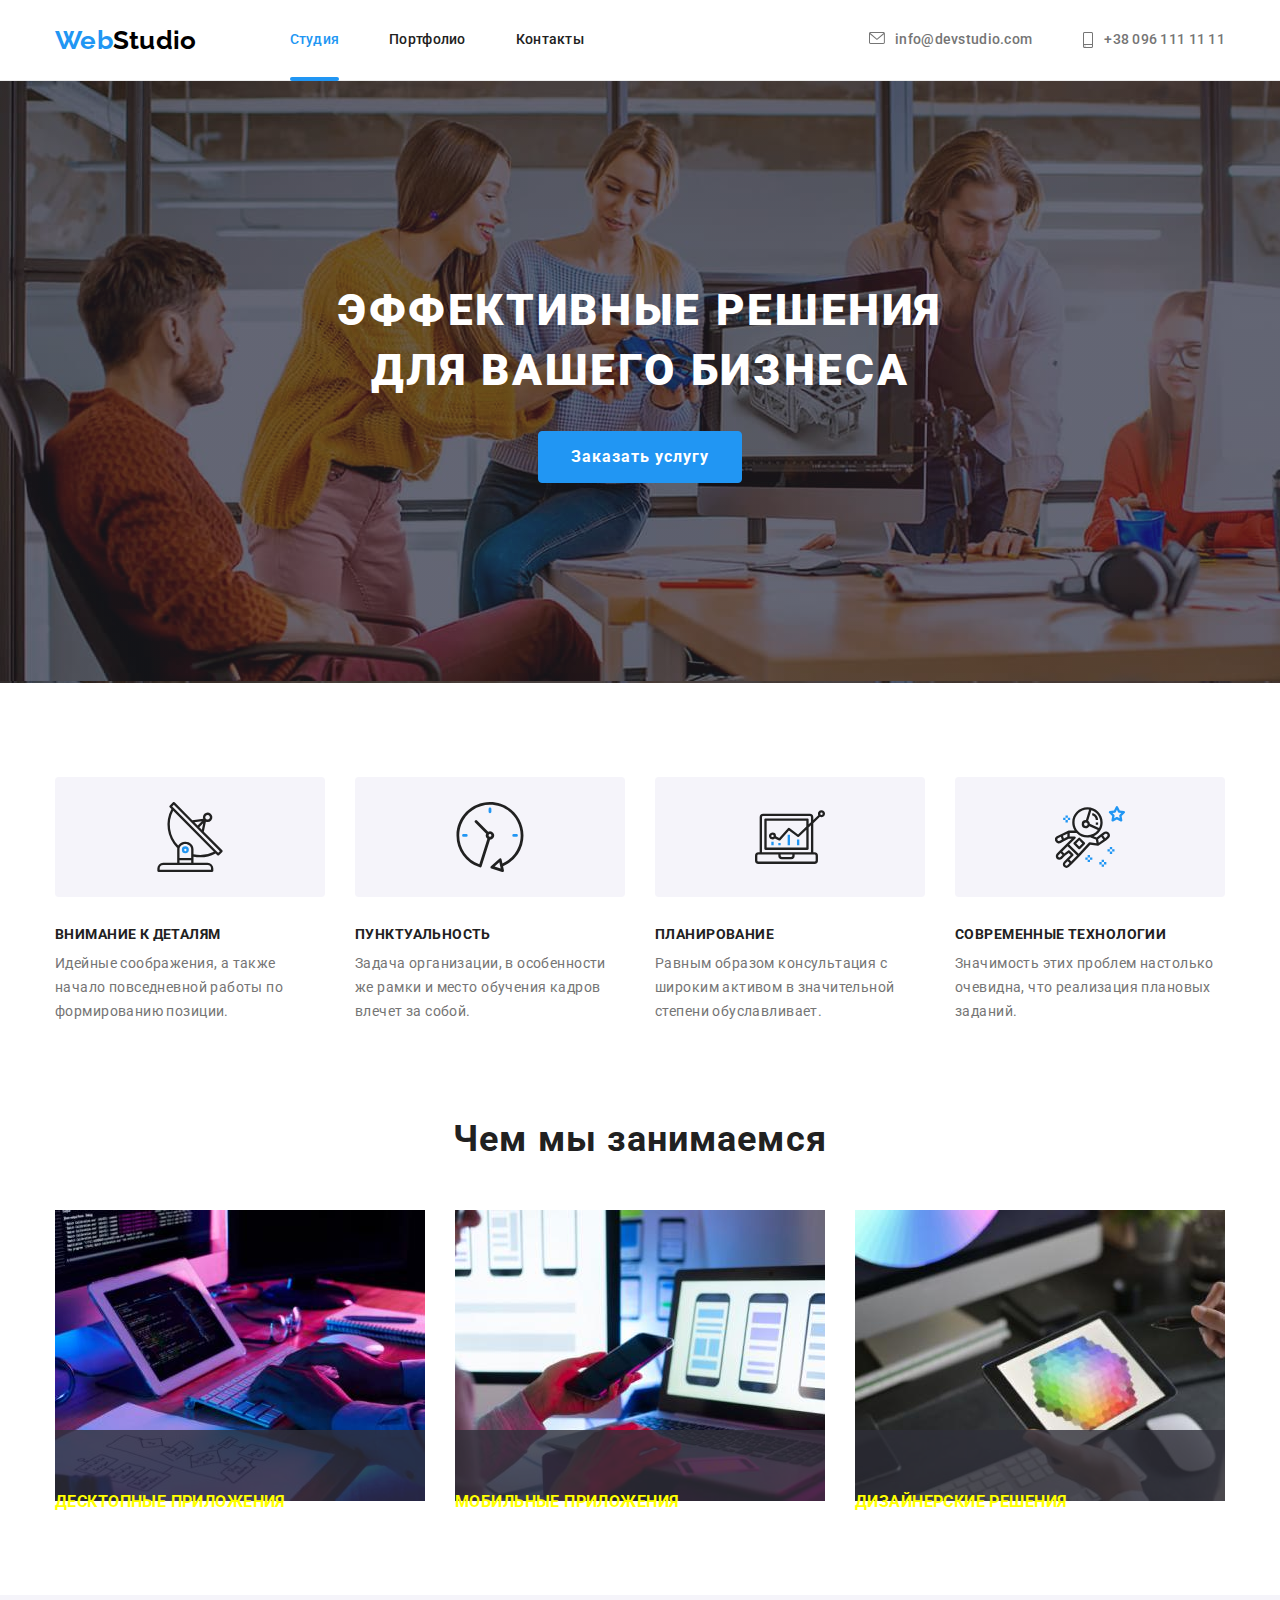
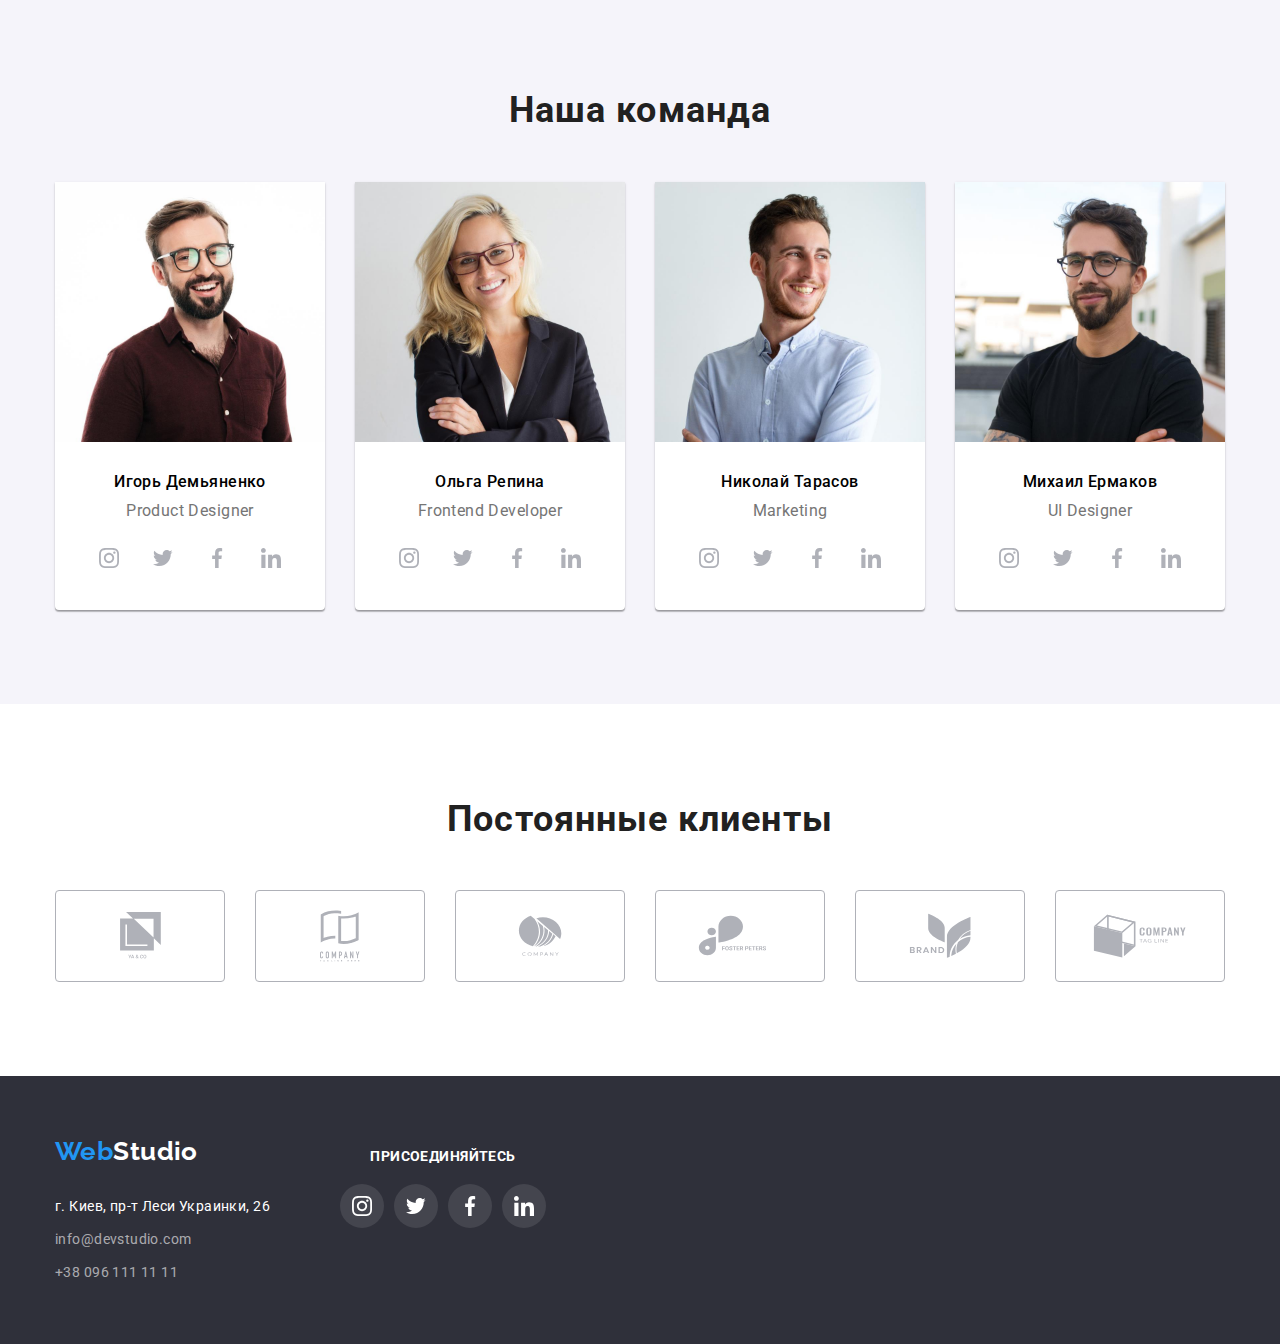
==== index.html @ f0552011 "Перші зміни до ДЗ №5" ====
<!DOCTYPE html>
<html lang="ru">
  <head>
    <meta charset="UTF-8" />
    <meta http-equiv="X-UA-Compatible" content="IE=edge" />
    <meta name="viewport" content="width=device-width, initial-scale=1.0" />
    <title>Студия</title>
    <link
      href="https://fonts.googleapis.com/css2?family=Raleway:wght@700&family=Roboto:wght@400;500;700;900&display=swap"
      rel="stylesheet"
    />
    <link
      rel="stylesheet"
      href="https://cdnjs.cloudflare.com/ajax/libs/modern-normalize/1.0.0/modern-normalize.min.css"
    />
    <link rel="stylesheet" href="./css/styles.css" />
  </head>

  <body>
    <header>
      <div class="container">
        <nav class="header">
          <a href="/" lang="en" class="logo">
            <span class="logo-web">Web</span>Studio</a
          >
          <ul class="nav list">
            <li class="item">
              <a href="./index.html" class="list current">Студия</a>
            </li>
            <li class="item">
              <a href="./portfolio.html" class="list">Портфолио</a>
            </li>
            <li class="item">
              <a href="#" class="list">Контакты</a>
            </li>
          </ul>
        </nav>
        <ul class="auth">
          <li class="auth-nav">
            <a href="mailto:info@devstudio.com" class="link">
              <svg class="icon-email" width="16" height="12">
                <use xlink:href="./images/icons.svg#email" class="email"></use>
              </svg>
              info@devstudio.com
            </a>
          </li>
          <li class="auth-nav">
            <a href="tel:+380961111111" class="link">
              <svg class="icon-phone" width="12" height="16">
                <use xlink:href="./images/icons.svg#phone"></use>
              </svg>
              +38 096 111 11 11
            </a>
          </li>
        </ul>
      </div>
    </header>
    <main>
      <section class="hero">
        <div class="container">
          <h1>
            Эффективные решения <br />
            для вашего бизнеса
          </h1>
          <button type="button" class="button">Заказать услугу</button>
        </div>
      </section>

      <section class="features section">
        <h2 class="section-title visually-hidden">Особенности</h2>
        <div class="container">
          <ul class="list">
            <li class="features-item icon-antena">
              <h3 class="features-title">Внимание к деталям</h3>
              <p class="features-text">
                Идейные соображения, а также начало повседневной работы по
                формированию позиции.
              </p>
            </li>
            <li class="features-item icon-clock">
              <h3 class="features-title">Пунктуальность</h3>
              <p class="features-text">
                Задача организации, в особенности же рамки и место обучения
                кадров влечет за собой.
              </p>
            </li>
            <li class="features-item icon-diagram">
              <h3 class="features-title">Планирование</h3>
              <p class="features-text">
                Равным образом консультация с широким активом в значительной
                степени обуславливает.
              </p>
            </li>
            <li class="features-item icon-astronaut">
              <h3 class="features-title">Современные технологии</h3>
              <p class="features-text">
                Значимость этих проблем настолько очевидна, что реализация
                плановых заданий.
              </p>
            </li>
          </ul>
        </div>
      </section>

      <section class="we-do section">
        <div class="container">
          <h2 class="section-title">Чем мы занимаемся</h2>
          <ul class="list">
            <li class="we-do-item">
              <a href="#" class="we-do-link">
                <div class="we-do-box">
                  <img src="images/box1.jpg" alt="Верстка" />
                  <h3>Десктопные приложения</h3>
                </div>
              </a>
            </li>
            <li class="we-do-item">
              <a href="#" class="we-do-link">
                <div class="we-do-box">
                  <img src="images/box2.jpg" alt="Верстка" />
                  <h3>Мобильные приложения</h3>
                </div>
              </a>
            </li>
            <li class="we-do-item">
              <a href="#" class="we-do-link">
                <div class="we-do-box">
                  <img src="images/box3.jpg" alt="Верстка" />
                  <h3>Дизайнерские решения</h3>
                </div>
              </a>
            </li>
          </ul>
        </div>
      </section>

      <section class="team section">
        <div class="container">
          <h2 class="section-title">Наша команда</h2>
          <ul class="list">
            <li class="team-item">
              <img src="images/img1.jpg" alt="Игорь Демьяненко" />
              <div class="team-title">
                <h3>Игорь Демьяненко</h3>
                <p lang="en">Product Designer</p>
                <ul class="list">
                  <li class="team-social-icons">
                    <a href="#" class="team-social-icon-link">
                      <svg class="link-icon" width="20" height="20">
                        <use xlink:href="./images/icons.svg#instagram"></use>
                      </svg>
                    </a>
                  </li>
                  <li class="team-social-icons">
                    <a href="#" class="team-social-icon-link">
                      <svg class="link-icon" width="20" height="20">
                        <use xlink:href="./images/icons.svg#twitter"></use>
                      </svg>
                    </a>
                  </li>
                  <li class="team-social-icons">
                    <a href="#" class="team-social-icon-link">
                      <svg class="link-icon" width="20" height="20">
                        <use xlink:href="./images/icons.svg#facebook"></use>
                      </svg>
                    </a>
                  </li>
                  <li class="team-social-icons">
                    <a href="#" class="team-social-icon-link">
                      <svg class="link-icon" width="20" height="20">
                        <use xlink:href="./images/icons.svg#linkedin"></use>
                      </svg>
                    </a>
                  </li>
                </ul>
              </div>
            </li>
            <li class="team-item">
              <img src="images/img2.jpg" alt="Ольга Репина" />
              <div class="team-title">
                <h3>Ольга Репина</h3>
                <p lang="en">Frontend Developer</p>
                <ul class="list">
                  <li class="team-social-icons">
                    <a href="#" class="team-social-icon-link">
                      <svg class="link-icon" width="20" height="20">
                        <use xlink:href="./images/icons.svg#instagram"></use>
                      </svg>
                    </a>
                  </li>
                  <li class="team-social-icons">
                    <a href="#" class="team-social-icon-link">
                      <svg class="link-icon" width="20" height="20">
                        <use xlink:href="./images/icons.svg#twitter"></use>
                      </svg>
                    </a>
                  </li>
                  <li class="team-social-icons">
                    <a href="#" class="team-social-icon-link">
                      <svg class="link-icon" width="20" height="20">
                        <use xlink:href="./images/icons.svg#facebook"></use>
                      </svg>
                    </a>
                  </li>
                  <li class="team-social-icons">
                    <a href="#" class="team-social-icon-link">
                      <svg class="link-icon" width="20" height="20">
                        <use xlink:href="./images/icons.svg#linkedin"></use>
                      </svg>
                    </a>
                  </li>
                </ul>
              </div>
            </li>
            <li class="team-item">
              <img src="images/img3.jpg" alt="Николай Тарасов" />
              <div class="team-title">
                <h3>Николай Тарасов</h3>
                <p lang="en">Marketing</p>
                <ul class="list">
                  <li class="team-social-icons">
                    <a href="#" class="team-social-icon-link">
                      <svg class="link-icon" width="20" height="20">
                        <use xlink:href="./images/icons.svg#instagram"></use>
                      </svg>
                    </a>
                  </li>
                  <li class="team-social-icons">
                    <a href="#" class="team-social-icon-link">
                      <svg class="link-icon" width="20" height="20">
                        <use xlink:href="./images/icons.svg#twitter"></use>
                      </svg>
                    </a>
                  </li>
                  <li class="team-social-icons">
                    <a href="#" class="team-social-icon-link">
                      <svg class="link-icon" width="20" height="20">
                        <use xlink:href="./images/icons.svg#facebook"></use>
                      </svg>
                    </a>
                  </li>
                  <li class="team-social-icons">
                    <a href="#" class="team-social-icon-link">
                      <svg class="link-icon" width="20" height="20">
                        <use xlink:href="./images/icons.svg#linkedin"></use>
                      </svg>
                    </a>
                  </li>
                </ul>
              </div>
            </li>
            <li class="team-item">
              <img src="images/img4.jpg" alt="Михаил Ермаков" />
              <div class="team-title">
                <h3>Михаил Ермаков</h3>
                <p lang="en">UI Designer</p>
                <ul class="list">
                  <li class="team-social-icons">
                    <a href="#" class="team-social-icon-link">
                      <svg class="link-icon" width="20" height="20">
                        <use xlink:href="./images/icons.svg#instagram"></use>
                      </svg>
                    </a>
                  </li>
                  <li class="team-social-icons">
                    <a href="#" class="team-social-icon-link">
                      <svg class="link-icon" width="20" height="20">
                        <use xlink:href="./images/icons.svg#twitter"></use>
                      </svg>
                    </a>
                  </li>
                  <li class="team-social-icons">
                    <a href="#" class="team-social-icon-link">
                      <svg class="link-icon" width="20" height="20">
                        <use xlink:href="./images/icons.svg#facebook"></use>
                      </svg>
                    </a>
                  </li>
                  <li class="team-social-icons">
                    <a href="#" class="team-social-icon-link">
                      <svg class="link-icon" width="20" height="20">
                        <use xlink:href="./images/icons.svg#linkedin"></use>
                      </svg>
                    </a>
                  </li>
                </ul>
              </div>
            </li>
          </ul>
        </div>
      </section>
      <section class="customers section">
        <div class="container customers">
          <h2 class="section-title">Постоянные клиенты</h2>
          <ul class="list">
            <li class="customers-item">
              <a href="#" class="customers-item-link">
                <svg class="customer-icon" width="41" height="46.7">
                  <use xlink:href="./images/icons.svg#company-1"></use>
                </svg>
              </a>
            </li>
            <li class="customers-item">
              <a href="#" class="customers-item-link">
                <svg class="customer-icon" width="40" height="52">
                  <use xlink:href="./images/icons.svg#company-2"></use>
                </svg>
              </a>
            </li>
            <li class="customers-item">
              <a href="#" class="customers-item-link">
                <svg class="customer-icon" width="44" height="41">
                  <use xlink:href="./images/icons.svg#company-3"></use>
                </svg>
              </a>
            </li>
            <li class="customers-item">
              <a href="#" class="customers-item-link">
                <svg class="customer-icon" width="85" height="41">
                  <use xlink:href="./images/icons.svg#company-4"></use>
                </svg>
              </a>
            </li>
            <li class="customers-item">
              <a href="#" class="customers-item-link">
                <svg class="customer-icon" width="63" height="45.5">
                  <use xlink:href="./images/icons.svg#company-5"></use>
                </svg>
              </a>
            </li>
            <li class="customers-item">
              <a href="#" class="customers-item-link">
                <svg class="customer-icon" width="93.79" height="43.93">
                  <use xlink:href="./images/icons.svg#company-6"></use>
                </svg>
              </a>
            </li>
          </ul>
        </div>
      </section>
    </main>
    <footer class="footer">
      <div class="container">
        <div class="footer-contacts">
          <a href="/" lang="en" class="logo">
            <span class="logo-web">Web</span>Studio</a
          >
          <ul class="list">
            <li>
              <address class="address">г. Киев, пр-т Леси Украинки, 26</address>
            </li>
            <li>
              <a href="mailto:info@devstudio.com">info@devstudio.com</a>
            </li>
            <li>
              <a href="tel:+380961111111">+38 096 111 11 11</a>
            </li>
          </ul>
        </div>
        <div class="icons-footer">
          <h2 class="section-title">присоединяйтесь</h2>
          <ul class="list-footer">
            <li class="footer-social-icons">
              <a href="#" class="social-icon-link">
                <svg class="link-icon" width="20" height="20">
                  <use xlink:href="./images/icons.svg#instagram"></use>
                </svg>
              </a>
            </li>
            <li class="footer-social-icons">
              <a href="#" class="social-icon-link">
                <svg class="link-icon" width="20" height="20">
                  <use xlink:href="./images/icons.svg#twitter"></use>
                </svg>
              </a>
            </li>
            <li class="footer-social-icons">
              <a href="#" class="social-icon-link">
                <svg class="link-icon" width="20" height="20">
                  <use xlink:href="./images/icons.svg#facebook"></use>
                </svg>
              </a>
            </li>
            <li class="footer-social-icons">
              <a href="#" class="social-icon-link">
                <svg class="link-icon" width="20" height="20">
                  <use xlink:href="./images/icons.svg#linkedin"></use>
                </svg>
              </a>
            </li>
          </ul>
        </div>
      </div>
    </footer>
  </body>
</html>
---- css/styles.css ----
:root {
  --primary-text-color: #212121;
  --title-text-color: #757575;
  --accent-color: #2196f3;
  --noactive-button: #f5f4fa;
  --accent-white-color: #ffffff;
}
body {
  margin: 0;
  font-family: Roboto, sans-serif;
  font-size: 14px;
  letter-spacing: 0.03em;
}
/*ховаємо непотрібні елементи*/
.visually-hidden {
  position: absolute;
  width: 1px;
  height: 1px;
  margin: -1px;
  border: 0;
  padding: 0;
  white-space: nowrap;
  clip-path: inset(100%);
  clip: rect(0 0 0 0);
  overflow: hidden;
} /*сховали*/

.container {
  display: flex;
  width: 1200px;
  padding-left: 15px;
  padding-right: 15px;
  margin-left: auto;
  margin-right: auto;
}

.section {
  padding-top: 94px;
  padding-bottom: 94px;
}
.list {
  padding: 0; /*то само додала для .auth*/
  margin: 0; /*то само додала для .auth*/
  list-style: none; /*для всех, у кого есть class="list"*/
}
.list img {
  display: block;
}

/*header*/
header {
  font-weight: 500;
  font-size: 14px;
  line-height: 1.14;
  letter-spacing: 0.02em;

  display: flex;
  justify-content: space-around;
  align-items: center;

  border-bottom: 1px solid #ececec;
}
.logo {
  color: #000000;
  font-family: Raleway, sans-serif;
  font-weight: 700;
  font-size: 26px;
  line-height: 1.19;

  /*margin-left: auto;*/
}
.logo-web {
  color: var(--accent-color);
}
.header {
  display: flex;
  align-items: center;
}
.nav {
  display: flex;
  margin-left: 93px;
}
.nav .item {
  margin-right: 50px;
}
.nav .item:last-child {
  margin-right: 0;
}

.header a {
  text-decoration: none;
}
.nav .list {
  /* не працює */
  display: block;
  padding-top: 32px;
  padding-bottom: 32px;
}
.nav.list a {
  color: var(--primary-text-color);
}
.nav a:hover,
.nav a:focus {
  color: var(--accent-color);
}
.nav .list.current {
  color: var(--accent-color);
  background-color: var(--accent-white-color);
}
.nav .item {
  position: relative;
}
.list.current::after {
  position: absolute;
  content: "";
  width: 100%;
  height: 4px;
  border-radius: 2px;
  background: var(--accent-color);
  bottom: -1px;
  left: 0;
}
.auth {
  padding: 0;
  margin-left: auto;
  margin-top: 0;
  margin-bottom: 0;
  display: flex;
  align-items: center;
}

.auth-nav {
  padding: 0;
  margin: 0;
  list-style: none;
}
.icon-email,
.icon-phone {
  fill: var(--title-text-color);
  margin-right: 10px;
}
.auth-nav .link {
  display: flex;
  text-decoration: none;
  color: var(--title-text-color);
}
.auth-nav .link:hover {
  fill: var(--accent-color);
}
.auth .auth-nav + .auth-nav {
  margin-left: 50px;
}
.auth .link:hover,
.auth .link:focus {
  color: var(--accent-color);
}

/*main for first page*/

/*hero*/
.hero {
  background-image: linear-gradient(
      rgba(47, 48, 58, 0.4),
      rgba(47, 48, 58, 0.4)
    ),
    url("../images/hero.jpg");
  text-align: center;
  color: var(--accent-white-color);
  background-color: #2f303a;
  padding-top: 200px;
  padding-bottom: 200px;
}
.hero .container {
  display: block;
}
.hero h1 {
  margin-top: 0;
  margin-bottom: 30px;
  font-weight: 900;
  font-size: 44px;
  line-height: 1.36;
  letter-spacing: 0.06em;
  text-transform: uppercase;
}
.hero .button {
  background-color: var(--accent-color);
  color: var(--accent-white-color);
  border: 1px solid var(--accent-color);
  border-radius: 4px;
  font-weight: 700;
  font-size: 16px;
  line-height: 1.87;
  letter-spacing: 0.06em;
  padding: 10px 32px;
}
.hero .button:hover, /*є тінь під кнопкою*/
.hero .button:focus {
  background-color: #188ce8;
  cursor: pointer;
}
/*main*/

.section-title {
  flex-direction: column;
  margin-top: 0;
  margin-bottom: 50px;
  font-weight: 700;
  font-size: 36px;
  line-height: 1.17;
  text-align: center;
  letter-spacing: 0.03em;
  color: var(--primary-text-color);
}

/*флекс-контейнер для всіх трьох розділів*/
.container .list {
  display: flex;
  flex-wrap: wrap;
}
/*icons*/
.features-item::before {
  display: block;
  content: "";
  height: 120px;
  background-color: var(--noactive-button);
  border-radius: 4px;

  background-size: scale-down;
  background-repeat: no-repeat;
  background-position: center;
  margin-bottom: 30px;
}
.features-item::before:last-child {
  margin-right: 0;
}
.icon-antena::before {
  background-image: url("../images/antenna\ 1.svg");
}
.icon-clock::before {
  background-image: url("../images/clock\ 1.svg");
}
.icon-diagram::before {
  background-image: url("../images/diagram\ 1.svg");
}
.icon-astronaut::before {
  background-image: url("../images/astronaut\ 1.svg");
}

.features-item {
  width: calc((100% - 90px) / 4);
  margin-right: 30px;
}
.features-item:nth-child(4n) {
  margin-right: 0;
}
.features-item:nth-last-child(-n + 4) {
  margin-bottom: 0;
}
.features-title {
  margin-top: 0;
  margin-bottom: 10px;
  color: var(--primary-text-color);
  font-size: 14px;
  font-weight: 700;
  line-height: 1.14;
  text-transform: uppercase;
}
.features-text {
  margin-top: 0;
  margin-bottom: 0;
  line-height: 1.71;
  font-size: 14px;
  color: var(--title-text-color);
}

/*we-do*/
.we-do.section {
  padding-top: 0;
}
.we-do .container {
  display: inherit;
}
.we-do-item {
  width: 370px;
  margin-right: 30px;
}
.we-do-item:nth-child(3n) {
  margin-right: 0;
}
.we-do-item:nth-last-child(-n + 4) {
  margin-bottom: 0;
}
.we-do img {
  width: 370px;
}
.we-do-link {
  position: relative;
}
/*.we-do-box {
  width: 370px;
  height: 294px;
}*/

.we-do-box::before {
  display: inline-block;
  position: absolute;
  content: "";
  width: 100%;
  height: 71px;
  bottom: 0;

  background: rgba(47, 48, 58, 0.8);
}
.we-do-box h3 {
  position: absolute;
  padding: 27px 0;
  margin: 0;
  line-height: 1.17;
  text-transform: uppercase;
  color: yellow;
  align-self: center;
}
/*team*/
.team {
  background-color: #f5f4fa;
}
.team-item {
  background-color: var(--accent-white-color);
  width: calc((100% - 90px) / 4);
  margin-right: 30px;
  box-shadow: 0px 1px 3px rgba(0, 0, 0, 0.12), 0px 1px 1px rgba(0, 0, 0, 0.14),
    0px 2px 1px rgba(0, 0, 0, 0.2);
  border-radius: 0px 0px 4px 4px;
}
.team .container {
  display: inherit;
}
.team-item:nth-child(4n) {
  margin-right: 0;
}
.team-item:nth-last-child(-n + 4) {
  margin-bottom: 0;
}
.team img {
  width: 270px;
}
.team-title {
  padding: 30px 0;
  text-align: center;
}
.team h3 {
  font-weight: 500;
  font-size: 16px;
  line-height: 1.19;
  margin-top: 0;
  margin-bottom: 10px;
}

.team p {
  font-weight: 400;
  font-size: 16px;
  line-height: 1.19;
  color: var(--title-text-color);
  margin-top: 0;
  margin-bottom: 16px;
}

.team-title .list {
  justify-content: center;
}
/*icons*/
.team-social-icons {
  margin-right: 10px;
}
.team-social-icons:last-child {
  margin-right: 0;
}
.team-social-icon-link {
  display: flex;
  align-items: center;
  justify-content: center;
  width: 44px;
  height: 44px;
  border-radius: 50%;
  background-color: var(--accent-white-color);
}
.team-social-icon-link:hover,
.team-social-icon-link:focus {
  background-color: var(--accent-color);
}
a .link-icon {
  fill: #afb1b8;
}
.team-social-icon-link:hover .link-icon,
.team-social-icon-link:focus .link-icon {
  fill: var(--accent-white-color);
}
/*customers*/
.customers {
  display: block;
}

.customers-item {
  width: calc((100%- (30 * 5)) / 6);
  margin-right: 30px;
}
.customers-item:last-child {
  margin-right: 0;
}
.customer-icon {
  fill: #afb1b8;
}
.customers-item-link {
  display: flex;
  align-items: center;
  justify-content: center;
  width: 170px;
  height: 92px;
  border: 1px solid #afb1b8;
  border-radius: 4px;
}
.customers-item-link:hover,
.customers-item-link:focus {
  border: 1px solid var(--accent-color);
}
.customers-item-link:hover .customer-icon,
.customers-item-link:focus .customer-icon {
  fill: var(--accent-color);
}

/* for second page*/
.project {
  display: block;
}

.portfolio-button {
  display: flex;
  flex-wrap: wrap;
  justify-content: center;
  margin-top: 0;
  margin-bottom: 50px;
  padding: 0;
}

.portfolio-button .list:not(:last-child) {
  margin-right: 8px;
}
.project button {
  font-family: inherit;
  font-weight: 500;
  font-size: 16px;
  line-height: 1.62;
  letter-spacing: 0.03em;
  list-style: none;
  cursor: pointer;
  background-color: var(--noactive-button);
  color: var(--primary-text-color);
  text-decoration: none;
  border-radius: 4px;
  border: none;
  padding: 6px 22px;
}
.project button:hover,
.project button:focus {
  background-color: var(--accent-color);
  color: var(--accent-white-color);
}
/*приклади робіт*/
.portfolio.list {
  display: flex;
  flex-wrap: wrap;
}
.portfolio-item {
  width: calc((100% - 60px) / 3);
  margin-right: 30px;
  margin-bottom: 30px;
}
.portfolio-item:nth-child(3n) {
  margin-right: 0;
}
.portfolio-item:nth-last-child(-n + 3) {
  margin-bottom: 0;
}
.item-link {
  display: block;
}
.item-link:hover,
.item-link:focus {
  box-shadow: 0px 1px 1px rgba(0, 0, 0, 0.12), 0px 4px 4px rgba(0, 0, 0, 0.06),
    1px 4px 6px rgba(0, 0, 0, 0.16);
}
.item-text {
  padding: 20px 24px;
  border-right: 1px solid #eeeeee;
  border-bottom: 1px solid #eeeeee;
  border-left: 1px solid #eeeeee;
}
.portfolio.list h2 {
  color: var(--primary-text-color);
  font-weight: 700;
  font-size: 18px;
  line-height: 2;
  letter-spacing: 0.06em;
  margin-top: 0;
  margin-bottom: 4px;
}
.portfolio.list p {
  color: var(--title-text-color);
  font-size: 16px;
  line-height: 1.88;
  margin-top: 0px;
  margin-bottom: 0px;
}

/*footer*/
.footer {
  background-color: #2f303a;
  padding: 60px 0;
  display: flex;
}

.footer-contacts {
  display: inline-block;
}
.footer .container .list {
  display: block;
}
.footer .logo {
  display: block;
  color: var(--accent-white-color);
  text-decoration: none;
  margin-bottom: 17px;
}
.footer .container .list {
  display: inline-block;
  padding-top: 10px;
}
.address {
  font-style: normal;
  text-decoration: none;
  color: var(--accent-white-color);
}
.list a {
  text-decoration: none;
  color: rgba(255, 255, 255, 0.6);
}
.footer a:hover,
.footer a:focus {
  color: var(--accent-color);
}
.footer .container .list li {
  margin-bottom: 9px;
  line-height: 24px;
}
.footer .container .list li:last-child {
  margin-bottom: 0;
}
.footer .container h2 {
  color: var(--accent-white-color);
  font-weight: 700;
  font-size: 14px;
  line-height: 16px;
  letter-spacing: 0.03em;
  text-transform: uppercase;
  margin-bottom: 20px;
  padding-top: 12px;
}
.list-footer {
  display: flex;
  padding: 0;
  margin: 0;
  list-style: none;
}
/*icons in footer*/
.icons-footer {
  display: inline-block;
  margin-left: 70px;
  padding-top: 0;
}
.footer-social-icons {
  margin-right: 10px;
}
.footer-social-icons:last-child {
  margin-right: 0;
}
.footer-social-icons:hover,
.footer-social-icons:focus {
  background-color: var(--accent-color);
  border-radius: 50%;
}

.social-icon-link {
  display: flex;
  align-items: center;
  justify-content: center;
  width: 44px;
  height: 44px;
  border-radius: 50%;
  background-color: rgba(255, 255, 255, 0.1);
}
.footer-social-icons:hover .link-icon,
.footer-social-icons:focus .link-icon {
  fill: var(--accent-white-color);
}
.social-icon-link .link-icon {
  fill: var(--accent-white-color);
}
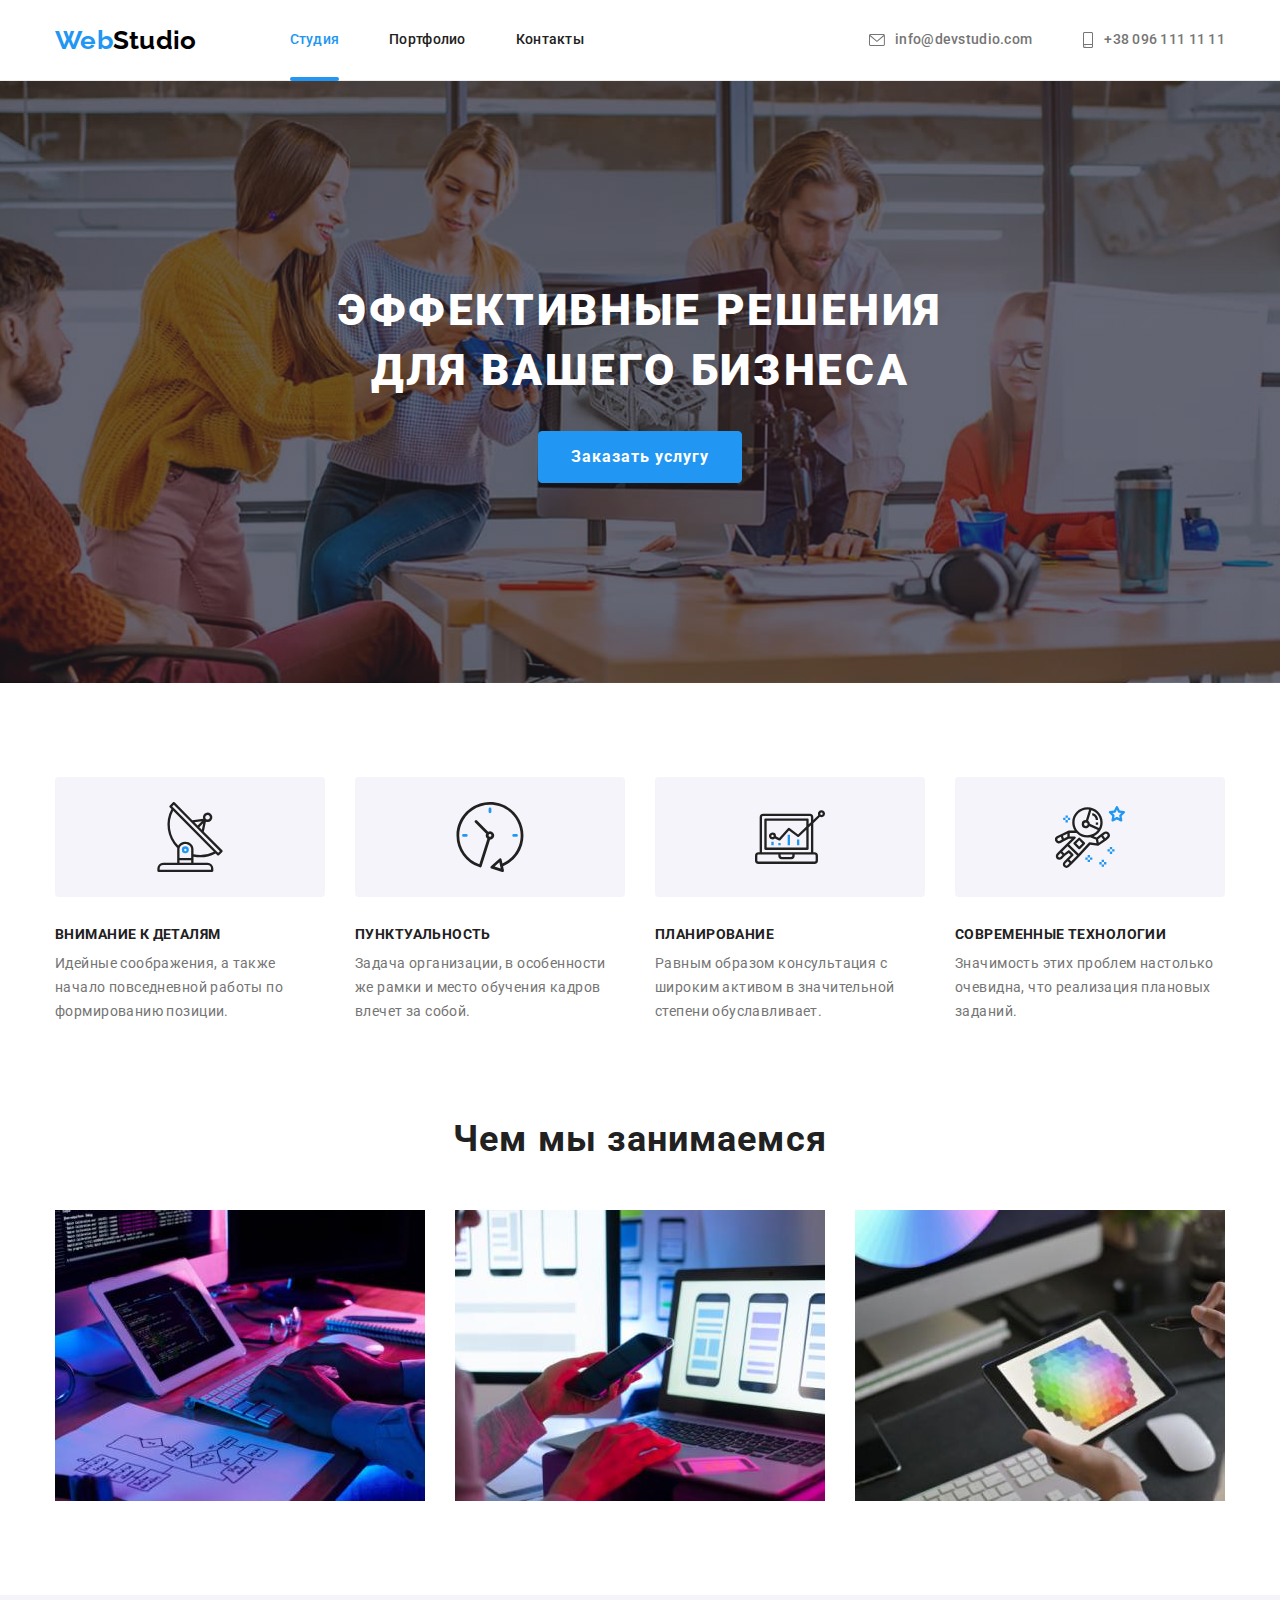
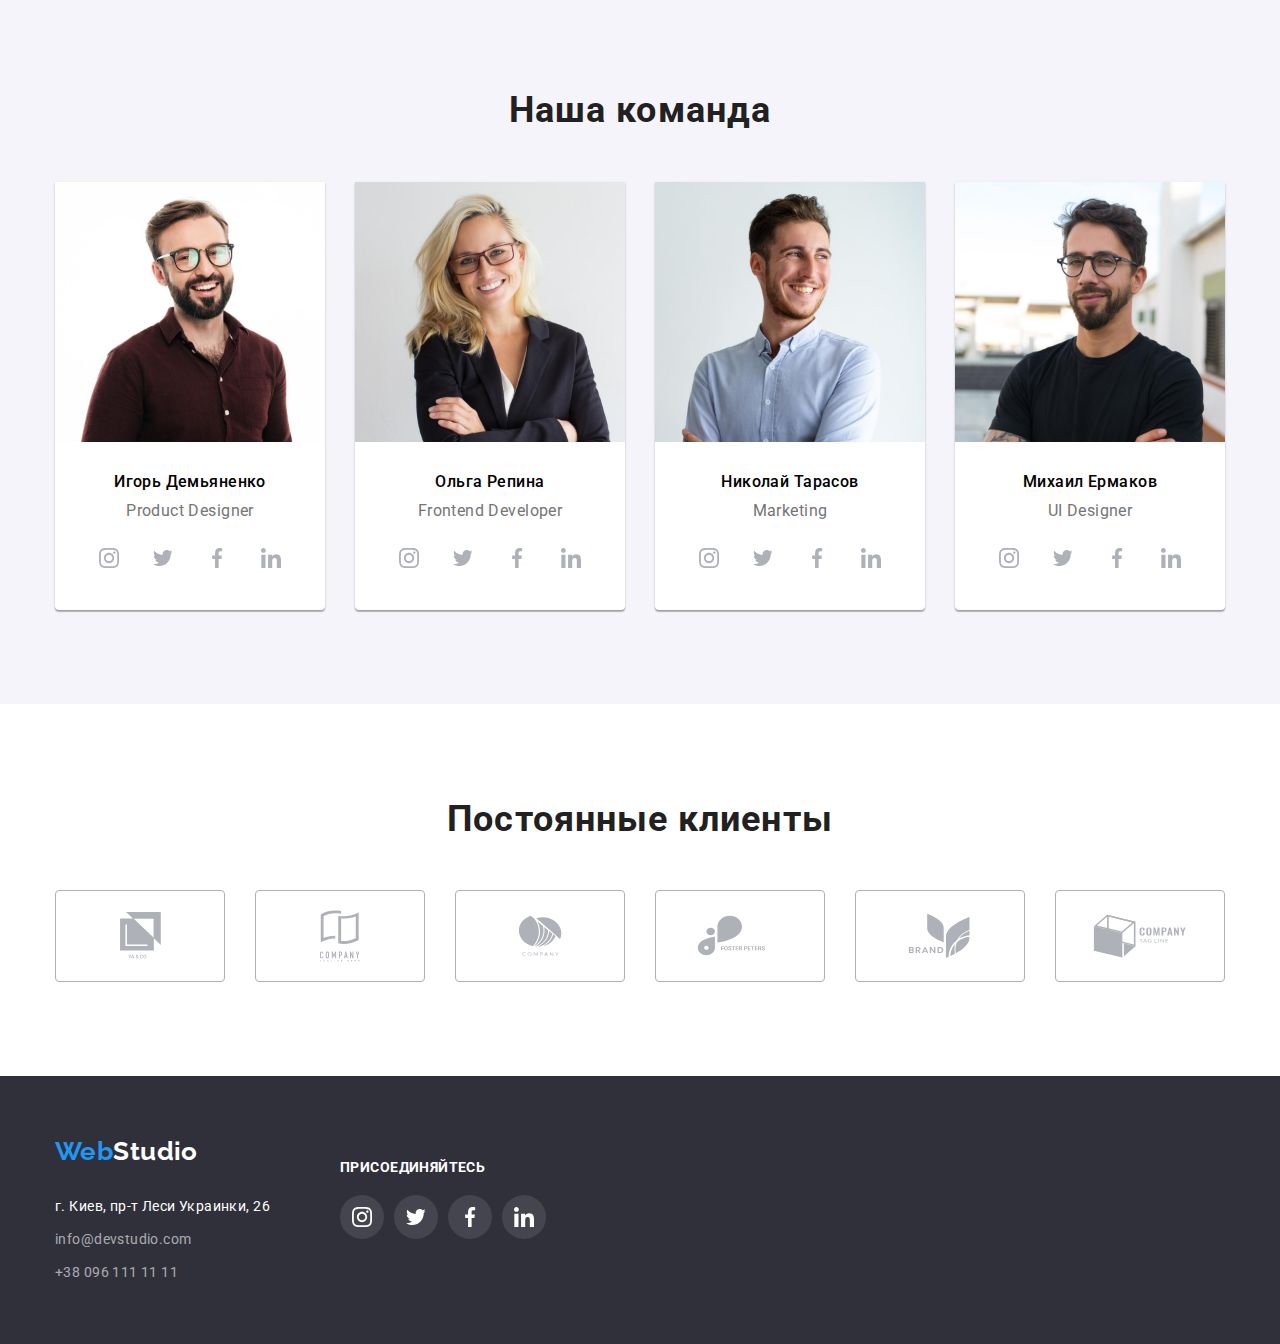
==== commit 21c09d65: "poprawka" ====
--- a/index.html
+++ b/index.html
@@ -18,7 +18,7 @@
 
   <body>
     <header>
-      <div class="container">
+      <div class="container flex">
         <nav class="header">
           <a href="/" lang="en" class="logo">
             <span class="logo-web">Web</span>Studio</a
@@ -110,25 +110,14 @@
               <a href="#" class="we-do-link">
                 <div class="we-do-box">
                   <img src="images/box1.jpg" alt="Верстка" />
-                  <h3>Десктопные приложения</h3>
                 </div>
               </a>
             </li>
             <li class="we-do-item">
-              <a href="#" class="we-do-link">
-                <div class="we-do-box">
-                  <img src="images/box2.jpg" alt="Верстка" />
-                  <h3>Мобильные приложения</h3>
-                </div>
-              </a>
+              <a href="#"><img src="images/box2.jpg" alt="Адаптив" /> </a>
             </li>
             <li class="we-do-item">
-              <a href="#" class="we-do-link">
-                <div class="we-do-box">
-                  <img src="images/box3.jpg" alt="Верстка" />
-                  <h3>Дизайнерские решения</h3>
-                </div>
-              </a>
+              <a href="#"><img src="images/box3.jpg" alt="Дизайн" /> </a>
             </li>
           </ul>
         </div>
@@ -340,7 +329,7 @@
       </section>
     </main>
     <footer class="footer">
-      <div class="container">
+      <div class="container flex">
         <div class="footer-contacts">
           <a href="/" lang="en" class="logo">
             <span class="logo-web">Web</span>Studio</a
@@ -358,7 +347,7 @@
           </ul>
         </div>
         <div class="icons-footer">
-          <h2 class="section-title">присоединяйтесь</h2>
+          <h2>присоединяйтесь</h2>
           <ul class="list-footer">
             <li class="footer-social-icons">
               <a href="#" class="social-icon-link">
--- a/css/styles.css
+++ b/css/styles.css
@@ -26,14 +26,15 @@
 } /*сховали*/
 
 .container {
-  display: flex;
   width: 1200px;
   padding-left: 15px;
   padding-right: 15px;
   margin-left: auto;
   margin-right: auto;
 }
-
+.container.flex {
+  display: flex;
+}
 .section {
   padding-top: 94px;
   padding-bottom: 94px;
@@ -143,6 +144,7 @@
   display: flex;
   text-decoration: none;
   color: var(--title-text-color);
+  align-items: center;
 }
 .auth-nav .link:hover {
   fill: var(--accent-color);
@@ -154,7 +156,10 @@
 .auth .link:focus {
   color: var(--accent-color);
 }
-
+.auth-nav:hover .icon-email,
+.auth-nav:focus .icon-email {
+  fill: var(--accent-color);
+}
 /*main for first page*/
 
 /*hero*/
@@ -164,11 +169,16 @@
       rgba(47, 48, 58, 0.4)
     ),
     url("../images/hero.jpg");
+  background-size: cover;
+  background-repeat: no-repeat;
+  background-position: center;
   text-align: center;
   color: var(--accent-white-color);
   background-color: #2f303a;
   padding-top: 200px;
   padding-bottom: 200px;
+  max-width: 1600px;
+  margin: 0 auto;
 }
 .hero .container {
   display: block;
@@ -201,7 +211,6 @@
 /*main*/
 
 .section-title {
-  flex-direction: column;
   margin-top: 0;
   margin-bottom: 50px;
   font-weight: 700;
@@ -277,9 +286,7 @@
 .we-do.section {
   padding-top: 0;
 }
-.we-do .container {
-  display: inherit;
-}
+
 .we-do-item {
   width: 370px;
   margin-right: 30px;
@@ -296,21 +303,7 @@
 .we-do-link {
   position: relative;
 }
-/*.we-do-box {
-  width: 370px;
-  height: 294px;
-}*/
-
-.we-do-box::before {
-  display: inline-block;
-  position: absolute;
-  content: "";
-  width: 100%;
-  height: 71px;
-  bottom: 0;
-
-  background: rgba(47, 48, 58, 0.8);
-}
+
 .we-do-box h3 {
   position: absolute;
   padding: 27px 0;
@@ -318,7 +311,6 @@
   line-height: 1.17;
   text-transform: uppercase;
   color: yellow;
-  align-self: center;
 }
 /*team*/
 .team {
@@ -332,9 +324,7 @@
     0px 2px 1px rgba(0, 0, 0, 0.2);
   border-radius: 0px 0px 4px 4px;
 }
-.team .container {
-  display: inherit;
-}
+
 .team-item:nth-child(4n) {
   margin-right: 0;
 }
@@ -401,7 +391,7 @@
 }
 
 .customers-item {
-  width: calc((100%- (30 * 5)) / 6);
+  width: calc((100% - (30px * 5)) / 6);
   margin-right: 30px;
 }
 .customers-item:last-child {
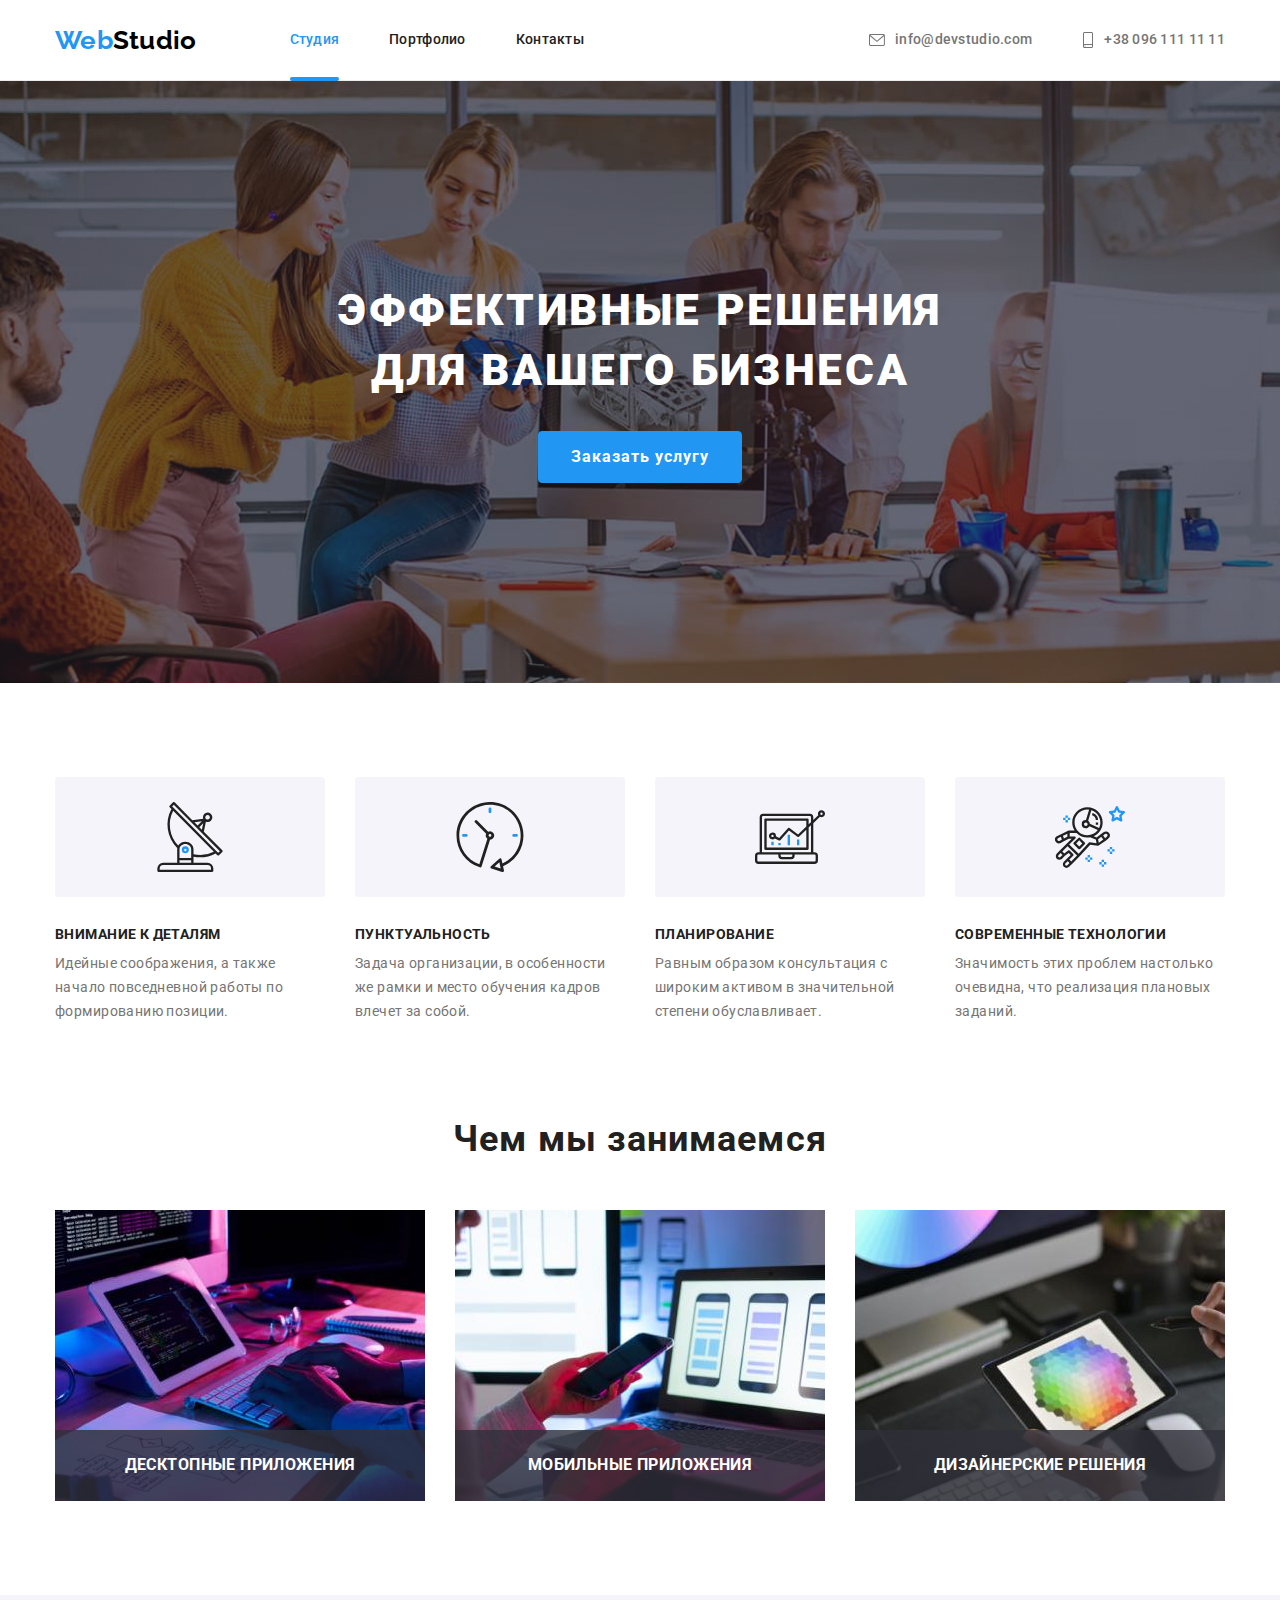
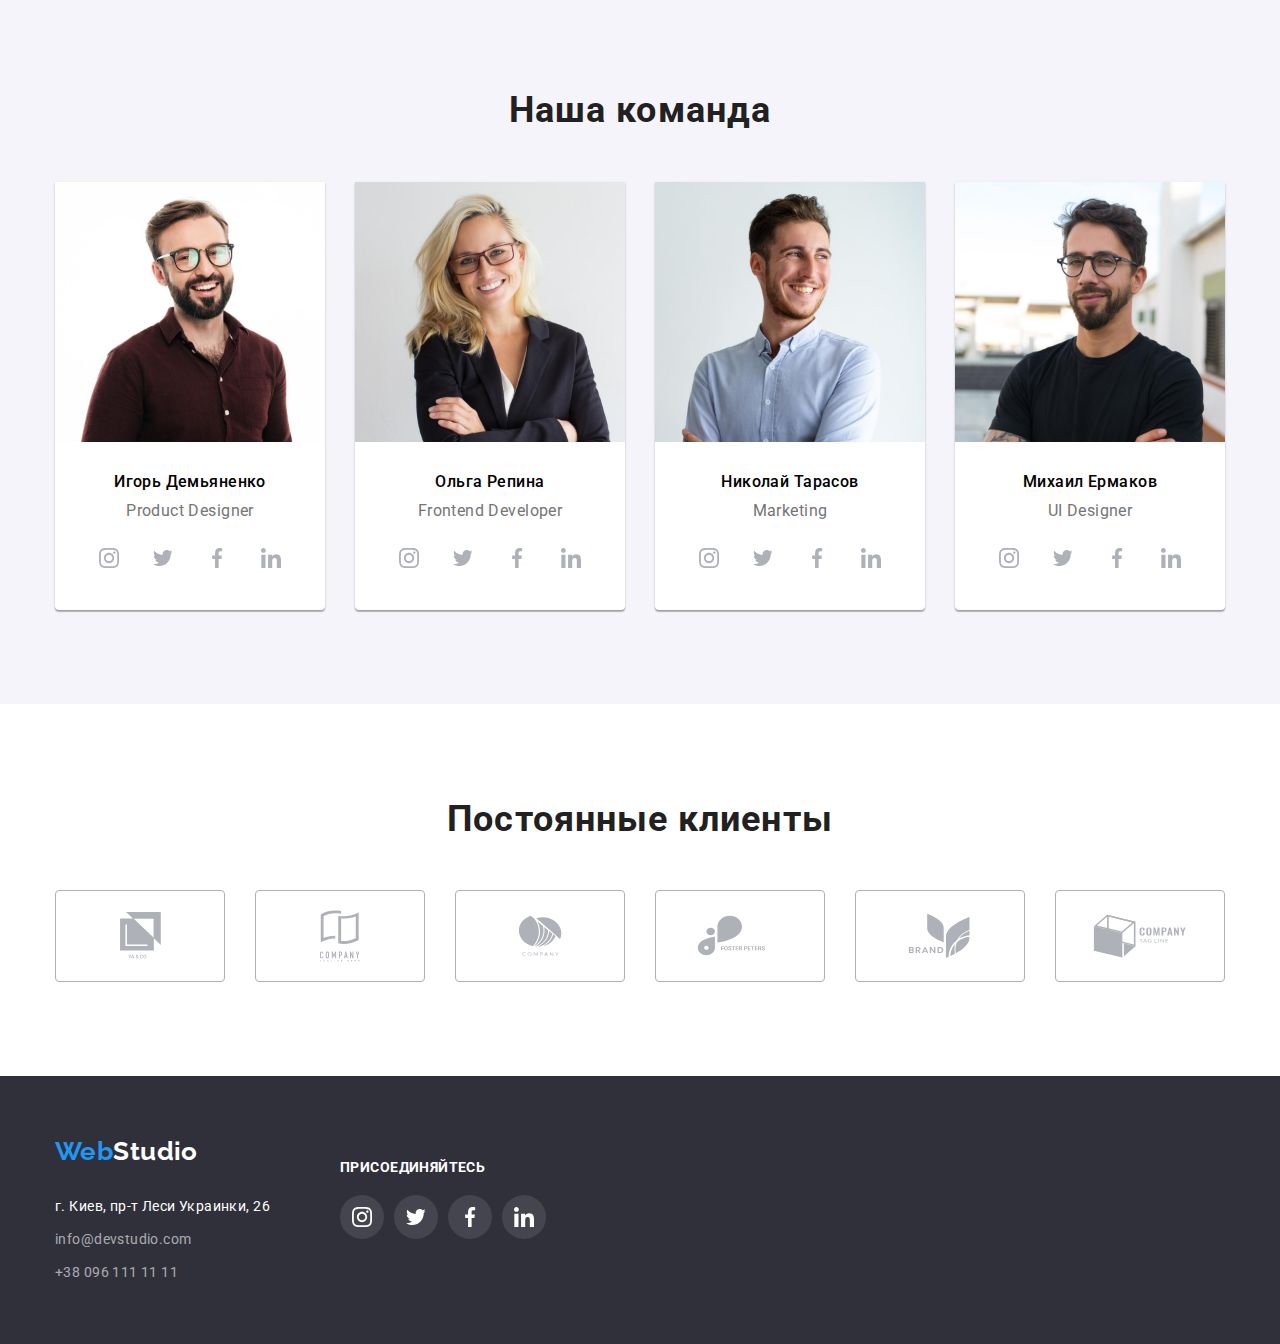
==== commit 5cbf3ed5: "Перша правка помилок" ====
--- a/index.html
+++ b/index.html
@@ -62,7 +62,9 @@
             Эффективные решения <br />
             для вашего бизнеса
           </h1>
-          <button type="button" class="button">Заказать услугу</button>
+          <button type="button" class="button" data-modal-open>
+            Заказать услугу
+          </button>
         </div>
       </section>
 
@@ -110,14 +112,25 @@
               <a href="#" class="we-do-link">
                 <div class="we-do-box">
                   <img src="images/box1.jpg" alt="Верстка" />
+                  <h3>Десктопные приложения</h3>
                 </div>
               </a>
             </li>
             <li class="we-do-item">
-              <a href="#"><img src="images/box2.jpg" alt="Адаптив" /> </a>
+              <a href="#" class="we-do-link">
+                <div class="we-do-box">
+                  <img src="images/box2.jpg" alt="Адаптив" />
+                  <h3>Мобильные приложения</h3>
+                </div>
+              </a>
             </li>
             <li class="we-do-item">
-              <a href="#"><img src="images/box3.jpg" alt="Дизайн" /> </a>
+              <a href="#" class="we-do-link">
+                <div class="we-do-box">
+                  <img src="images/box3.jpg" alt="Дизайн" />
+                  <h3>Дизайнерские решения</h3>
+                </div>
+              </a>
             </li>
           </ul>
         </div>
@@ -381,5 +394,13 @@
         </div>
       </div>
     </footer>
+    <div class="backdrop is-hidden" data-modal>
+      <div class="modal">
+        <button class="modal-close" data-modal-close>
+          <img src="./images/X.svg" alt="x" />
+        </button>
+      </div>
+    </div>
+    <script src="./js/modal.js"></script>
   </body>
 </html>
--- a/css/styles.css
+++ b/css/styles.css
@@ -44,6 +44,17 @@
   margin: 0; /*то само додала для .auth*/
   list-style: none; /*для всех, у кого есть class="list"*/
 }
+.list a {
+  /*прийшлося всі transition навішати сюди*/
+  text-decoration: none;
+  color: rgba(255, 255, 255, 0.6);
+  transition: background-color 250ms cubic-bezier(0.4, 0, 0.2, 1),
+    color 250ms cubic-bezier(0.4, 0, 0.2, 1),
+    box-shadow 250ms cubic-bezier(0.4, 0, 0.2, 1),
+    opacity 250ms cubic-bezier(0.4, 0, 0.2, 1),
+    border 250ms cubic-bezier(0.4, 0, 0.2, 1),
+    fill 250ms cubic-bezier(0.4, 0, 0.2, 1);
+}
 .list img {
   display: block;
 }
@@ -99,6 +110,9 @@
 }
 .nav.list a {
   color: var(--primary-text-color);
+}
+.nav a {
+  transition: color 250ms cubic-bezier(0.4, 0, 0.2, 1);
 }
 .nav a:hover,
 .nav a:focus {
@@ -129,17 +143,19 @@
   display: flex;
   align-items: center;
 }
-
+.auth .link {
+  transition: color 250ms cubic-bezier(0.4, 0, 0.2, 1);
+}
+.auth .link:hover,
+.auth .link:focus {
+  color: var(--accent-color);
+}
 .auth-nav {
   padding: 0;
   margin: 0;
   list-style: none;
 }
-.icon-email,
-.icon-phone {
-  fill: var(--title-text-color);
-  margin-right: 10px;
-}
+
 .auth-nav .link {
   display: flex;
   text-decoration: none;
@@ -152,12 +168,14 @@
 .auth .auth-nav + .auth-nav {
   margin-left: 50px;
 }
-.auth .link:hover,
-.auth .link:focus {
-  color: var(--accent-color);
-}
-.auth-nav:hover .icon-email,
-.auth-nav:focus .icon-email {
+.link .icon-email,
+.link .icon-phone {
+  fill: var(--title-text-color);
+  margin-right: 10px;
+  transition: fill 250ms cubic-bezier(0.4, 0, 0.2, 1);
+}
+.link:hover .icon-email,
+.link:focus .icon-phone {
   fill: var(--accent-color);
 }
 /*main for first page*/
@@ -193,6 +211,7 @@
   text-transform: uppercase;
 }
 .hero .button {
+  /*кнопочка відриття модального вікна*/
   background-color: var(--accent-color);
   color: var(--accent-white-color);
   border: 1px solid var(--accent-color);
@@ -202,11 +221,14 @@
   line-height: 1.87;
   letter-spacing: 0.06em;
   padding: 10px 32px;
-}
-.hero .button:hover, /*є тінь під кнопкою*/
+
+  transition: box-shadow 250ms cubic-bezier(0.4, 0, 0.2, 1);
+}
+.hero .button:hover,
 .hero .button:focus {
   background-color: #188ce8;
   cursor: pointer;
+  box-shadow: 0px 4px 4px rgba(0, 0, 0, 0.15);
 }
 /*main*/
 
@@ -300,17 +322,30 @@
 .we-do img {
   width: 370px;
 }
-.we-do-link {
+.we-do-link .we-do-box {
   position: relative;
-}
-
+  display: flex; /*вирівняла текст на ::before*/
+  justify-content: center; /*вирівняла текст на ::before*/
+  align-items: flex-end; /*вирівняла текст на ::before*/
+}
+.we-do-box::before {
+  /*заслонка*/
+  display: inline-block;
+  position: absolute;
+  content: "";
+  width: 100%;
+  height: 71px;
+  bottom: 0;
+
+  background: rgba(47, 48, 58, 0.8);
+}
 .we-do-box h3 {
   position: absolute;
   padding: 27px 0;
   margin: 0;
   line-height: 1.17;
   text-transform: uppercase;
-  color: yellow;
+  color: var(--accent-white-color);
 }
 /*team*/
 .team {
@@ -380,6 +415,7 @@
 }
 a .link-icon {
   fill: #afb1b8;
+  transition: fill 250ms cubic-bezier(0.4, 0, 0.2, 1);
 }
 .team-social-icon-link:hover .link-icon,
 .team-social-icon-link:focus .link-icon {
@@ -399,6 +435,7 @@
 }
 .customer-icon {
   fill: #afb1b8;
+  transition: fill 250ms cubic-bezier(0.4, 0, 0.2, 1);
 }
 .customers-item-link {
   display: flex;
@@ -449,6 +486,8 @@
   border-radius: 4px;
   border: none;
   padding: 6px 22px;
+  /*transition на background-color не працює*/
+  transition: color 250ms cubic-bezier(0.4, 0, 0.2, 1);
 }
 .project button:hover,
 .project button:focus {
@@ -473,12 +512,64 @@
 }
 .item-link {
   display: block;
+  overflow: hidden;
+  /* transition: box-shadow + opacity додала до (.list a)*/
 }
 .item-link:hover,
 .item-link:focus {
   box-shadow: 0px 1px 1px rgba(0, 0, 0, 0.12), 0px 4px 4px rgba(0, 0, 0, 0.06),
     1px 4px 6px rgba(0, 0, 0, 0.16);
-}
+  opacity: 1;
+}
+
+.item-link:hover .item-overlay-text,
+.item-link:focus .item-overlay-text {
+  opacity: 1;
+}
+
+.item-overlay {
+  position: relative;
+  transition: opacity 250ms cubic-bezier(0.4, 0, 0.2, 1);
+}
+
+.item-overlay::before {
+  display: inline-block;
+  position: absolute;
+  content: "";
+  top: 0;
+  left: 0;
+  width: 100%;
+  height: 100%;
+  background-color: rgba(33, 150, 243, 0.9);
+  opacity: 0;
+  transform: translateY(100%);
+  transition: transform 250ms cubic-bezier(0.4, 0, 0.2, 1);
+}
+.item-link:hover .item-overlay::before,
+.item-link:focus .item-overlay::before {
+  transform: translateY(0%);
+  opacity: 1;
+}
+.item-overlay-text {
+  display: flex;
+  position: absolute;
+  justify-content: center;
+  align-items: center;
+  width: 100%;
+  top: 50%;
+  left: 50%;
+  transform: translate(-50%, -50%);
+  color: var(--accent-white-color);
+  padding-right: 30px;
+  padding-left: 30px;
+  margin-top: 0;
+  margin-bottom: 0%;
+  font-weight: 400;
+  font-size: 18px;
+  line-height: 1.56;
+  opacity: 0;
+}
+
 .item-text {
   padding: 20px 24px;
   border-right: 1px solid #eeeeee;
@@ -494,7 +585,7 @@
   margin-top: 0;
   margin-bottom: 4px;
 }
-.portfolio.list p {
+.portfolio.list .item-text-project {
   color: var(--title-text-color);
   font-size: 16px;
   line-height: 1.88;
@@ -530,10 +621,7 @@
   text-decoration: none;
   color: var(--accent-white-color);
 }
-.list a {
-  text-decoration: none;
-  color: rgba(255, 255, 255, 0.6);
-}
+
 .footer a:hover,
 .footer a:focus {
   color: var(--accent-color);
@@ -567,16 +655,19 @@
   margin-left: 70px;
   padding-top: 0;
 }
+/* додала transition: border-radius і почали з'являтися кути від квадрата*/
 .footer-social-icons {
   margin-right: 10px;
+  transition: background-color 250ms cubic-bezier(0.4, 0, 0.2, 1),
+    border-radius 250ms cubic-bezier(0.4, 0, 0.2, 1);
 }
 .footer-social-icons:last-child {
   margin-right: 0;
 }
 .footer-social-icons:hover,
 .footer-social-icons:focus {
+  border-radius: 50%;
   background-color: var(--accent-color);
-  border-radius: 50%;
 }
 
 .social-icon-link {
@@ -587,6 +678,7 @@
   height: 44px;
   border-radius: 50%;
   background-color: rgba(255, 255, 255, 0.1);
+  transition: fill 250ms cubic-bezier(0.4, 0, 0.2, 1);
 }
 .footer-social-icons:hover .link-icon,
 .footer-social-icons:focus .link-icon {
@@ -595,3 +687,37 @@
 .social-icon-link .link-icon {
   fill: var(--accent-white-color);
 }
+.backdrop {
+  /*задаємо стилі для заслони*/
+  position: fixed;
+  top: 0;
+  left: 0;
+  width: 100%;
+  height: 100%;
+  background-color: rgba(0, 0, 0, 0.1);
+}
+.backdrop.is-hidden {
+  opacity: 0; /*робить заслону прозорою, клікі не проходять*/
+  pointer-events: none; /*пропускає клікі*/
+}
+.modal {
+  /*робимо модальне вікно*/
+  position: absolute;
+  width: 528px;
+  height: 581px;
+  left: 50%;
+  top: 50%;
+  transform: translate(-50%, -50%);
+  background-color: var(--accent-white-color);
+}
+.modal-close {
+  /*кнопочка закриття модального вікна*/
+  position: absolute;
+  top: 0;
+  right: 0;
+  margin: 8px;
+  padding: 5px 6px;
+  background-color: var(--accent-white-color);
+  border-radius: 50%;
+  border: 1px solid rgba(0, 0, 0, 0.1);
+}
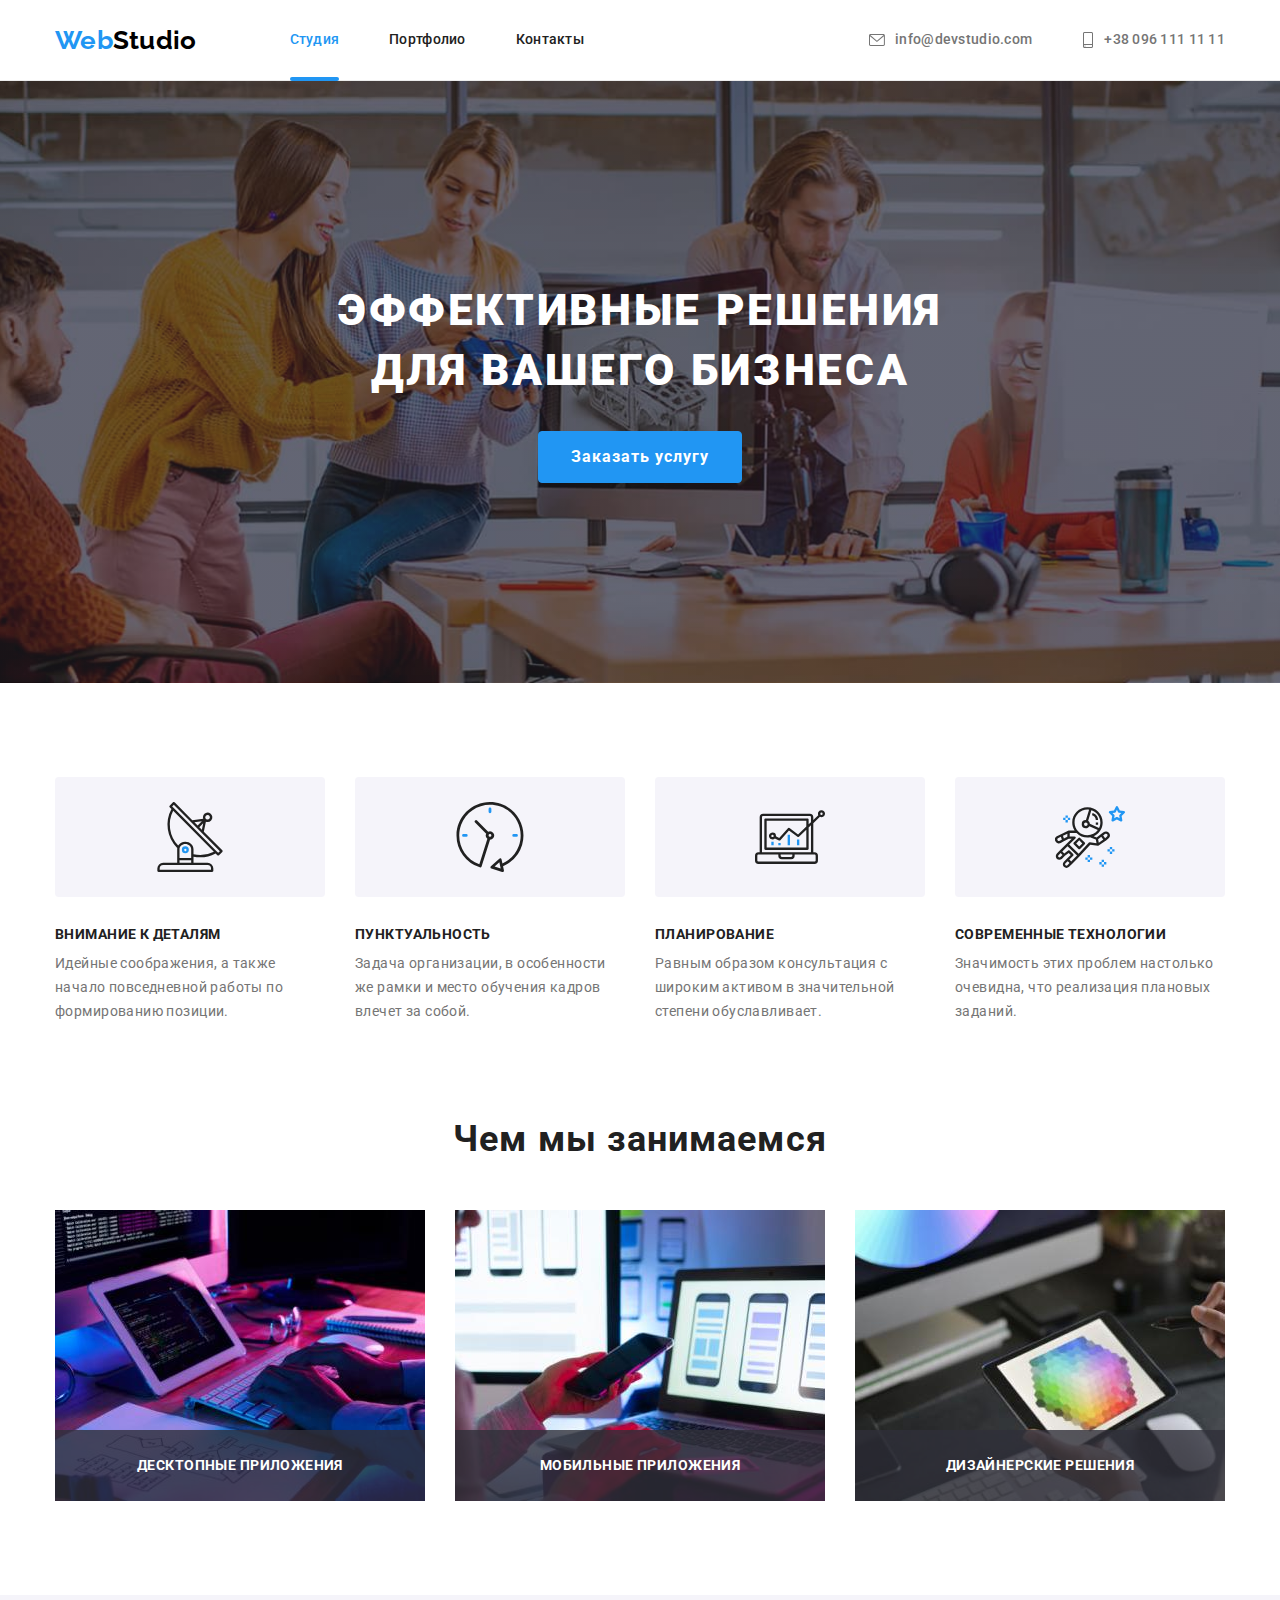
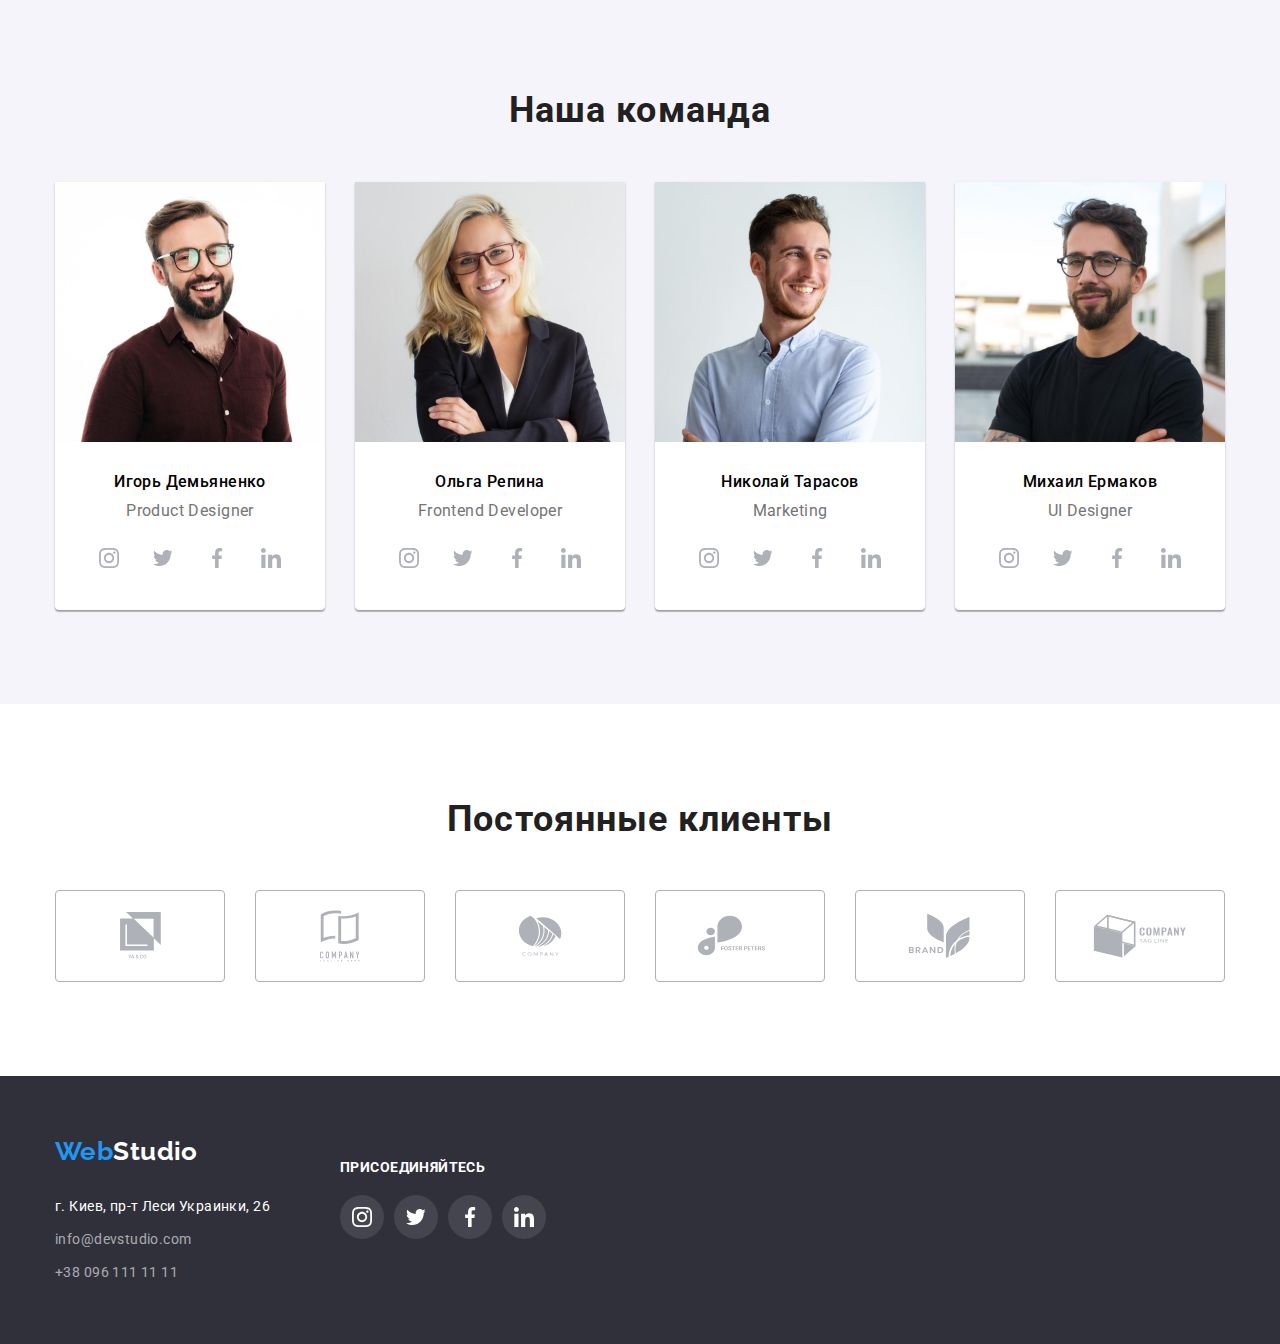
==== commit fb39cebe: "друга правка помилок" ====
--- a/index.html
+++ b/index.html
@@ -38,7 +38,7 @@
         <ul class="auth">
           <li class="auth-nav">
             <a href="mailto:info@devstudio.com" class="link">
-              <svg class="icon-email" width="16" height="12">
+              <svg class="auth-icon" width="16" height="12">
                 <use xlink:href="./images/icons.svg#email" class="email"></use>
               </svg>
               info@devstudio.com
@@ -46,7 +46,7 @@
           </li>
           <li class="auth-nav">
             <a href="tel:+380961111111" class="link">
-              <svg class="icon-phone" width="12" height="16">
+              <svg class="auth-icon" width="12" height="16">
                 <use xlink:href="./images/icons.svg#phone"></use>
               </svg>
               +38 096 111 11 11
@@ -110,24 +110,24 @@
           <ul class="list">
             <li class="we-do-item">
               <a href="#" class="we-do-link">
+                <img src="images/box1.jpg" alt="Верстка" />
                 <div class="we-do-box">
-                  <img src="images/box1.jpg" alt="Верстка" />
                   <h3>Десктопные приложения</h3>
                 </div>
               </a>
             </li>
             <li class="we-do-item">
               <a href="#" class="we-do-link">
+                <img src="images/box2.jpg" alt="Адаптив" />
                 <div class="we-do-box">
-                  <img src="images/box2.jpg" alt="Адаптив" />
                   <h3>Мобильные приложения</h3>
                 </div>
               </a>
             </li>
             <li class="we-do-item">
               <a href="#" class="we-do-link">
+                <img src="images/box3.jpg" alt="Дизайн" />
                 <div class="we-do-box">
-                  <img src="images/box3.jpg" alt="Дизайн" />
                   <h3>Дизайнерские решения</h3>
                 </div>
               </a>
--- a/css/styles.css
+++ b/css/styles.css
@@ -168,14 +168,14 @@
 .auth .auth-nav + .auth-nav {
   margin-left: 50px;
 }
-.link .icon-email,
-.link .icon-phone {
+
+.link .auth-icon {
   fill: var(--title-text-color);
   margin-right: 10px;
   transition: fill 250ms cubic-bezier(0.4, 0, 0.2, 1);
 }
-.link:hover .icon-email,
-.link:focus .icon-phone {
+.link:hover .auth-icon,
+.link:focus .auth-icon {
   fill: var(--accent-color);
 }
 /*main for first page*/
@@ -221,14 +221,12 @@
   line-height: 1.87;
   letter-spacing: 0.06em;
   padding: 10px 32px;
-
-  transition: box-shadow 250ms cubic-bezier(0.4, 0, 0.2, 1);
+  transition: background-color 250ms cubic-bezier(0.4, 0, 0.2, 1);
 }
 .hero .button:hover,
 .hero .button:focus {
-  background-color: #188ce8;
+  background-color: rgba(24, 140, 232, 1);
   cursor: pointer;
-  box-shadow: 0px 4px 4px rgba(0, 0, 0, 0.15);
 }
 /*main*/
 
@@ -343,7 +341,8 @@
   position: absolute;
   padding: 27px 0;
   margin: 0;
-  line-height: 1.17;
+  font-size: 14px;
+  line-height: 1.14;
   text-transform: uppercase;
   color: var(--accent-white-color);
 }
@@ -408,6 +407,7 @@
   height: 44px;
   border-radius: 50%;
   background-color: var(--accent-white-color);
+  transition: background-color 250ms cubic-bezier(0.4, 0, 0.2, 1);
 }
 .team-social-icon-link:hover,
 .team-social-icon-link:focus {
@@ -445,6 +445,7 @@
   height: 92px;
   border: 1px solid #afb1b8;
   border-radius: 4px;
+  transition: border 250ms cubic-bezier(0.4, 0, 0.2, 1);
 }
 .customers-item-link:hover,
 .customers-item-link:focus {
@@ -486,13 +487,17 @@
   border-radius: 4px;
   border: none;
   padding: 6px 22px;
-  /*transition на background-color не працює*/
+  box-shadow: 0 4 4 0 rgba(0, 0, 0, 0.25);
+  /*transition на background-color та color не працює*/
+  transition: background-color 250ms cubic-bezier(0.4, 0, 0.2, 1);
   transition: color 250ms cubic-bezier(0.4, 0, 0.2, 1);
+  transition: box-shadow 250ms cubic-bezier(0.4, 0, 0.2, 1);
 }
 .project button:hover,
 .project button:focus {
   background-color: var(--accent-color);
   color: var(--accent-white-color);
+  box-shadow: 0 4 4 0 rgba(0, 0, 0, 0.25);
 }
 /*приклади робіт*/
 .portfolio.list {
@@ -513,7 +518,8 @@
 .item-link {
   display: block;
   overflow: hidden;
-  /* transition: box-shadow + opacity додала до (.list a)*/
+  transition: box-shadow 250ms cubic-bezier(0.4, 0, 0.2, 1);
+  transition: opacity 250ms cubic-bezier(0.4, 0, 0.2, 1);
 }
 .item-link:hover,
 .item-link:focus {
@@ -529,7 +535,7 @@
 
 .item-overlay {
   position: relative;
-  transition: opacity 250ms cubic-bezier(0.4, 0, 0.2, 1);
+  overflow: hidden;
 }
 
 .item-overlay::before {
@@ -568,8 +574,13 @@
   font-size: 18px;
   line-height: 1.56;
   opacity: 0;
-}
-
+  transition: opacity 250ms cubic-bezier(0.4, 0, 0.2, 1);
+}
+
+.item-link:hover .item-overlay-text,
+.item-link:focus .item-overlay-text {
+  opacity: 1;
+}
 .item-text {
   padding: 20px 24px;
   border-right: 1px solid #eeeeee;
@@ -611,10 +622,12 @@
   color: var(--accent-white-color);
   text-decoration: none;
   margin-bottom: 17px;
+  transition: color 250ms cubic-bezier(0.4, 0, 0.2, 1);
 }
 .footer .container .list {
   display: inline-block;
   padding-top: 10px;
+  transition: color 250ms cubic-bezier(0.4, 0, 0.2, 1);
 }
 .address {
   font-style: normal;
@@ -658,11 +671,15 @@
 /* додала transition: border-radius і почали з'являтися кути від квадрата*/
 .footer-social-icons {
   margin-right: 10px;
+  border-radius: 50%;
   transition: background-color 250ms cubic-bezier(0.4, 0, 0.2, 1),
     border-radius 250ms cubic-bezier(0.4, 0, 0.2, 1);
 }
 .footer-social-icons:last-child {
   margin-right: 0;
+  transition: color 250ms cubic-bezier(0.4, 0, 0.2, 1);
+  transition: background-color 250ms cubic-bezier(0.4, 0, 0.2, 1);
+  transition: color 250ms cubic-bezier(0.4, 0, 0.2, 1);
 }
 .footer-social-icons:hover,
 .footer-social-icons:focus {
@@ -680,13 +697,15 @@
   background-color: rgba(255, 255, 255, 0.1);
   transition: fill 250ms cubic-bezier(0.4, 0, 0.2, 1);
 }
+.social-icon-link .link-icon {
+  fill: var(--accent-white-color);
+  transition: fill 250ms cubic-bezier(0.4, 0, 0.2, 1);
+}
 .footer-social-icons:hover .link-icon,
 .footer-social-icons:focus .link-icon {
   fill: var(--accent-white-color);
 }
-.social-icon-link .link-icon {
-  fill: var(--accent-white-color);
-}
+
 .backdrop {
   /*задаємо стилі для заслони*/
   position: fixed;
@@ -715,8 +734,11 @@
   position: absolute;
   top: 0;
   right: 0;
+  cursor: pointer;
+  width: 30px;
+  height: 30px;
   margin: 8px;
-  padding: 5px 6px;
+
   background-color: var(--accent-white-color);
   border-radius: 50%;
   border: 1px solid rgba(0, 0, 0, 0.1);
